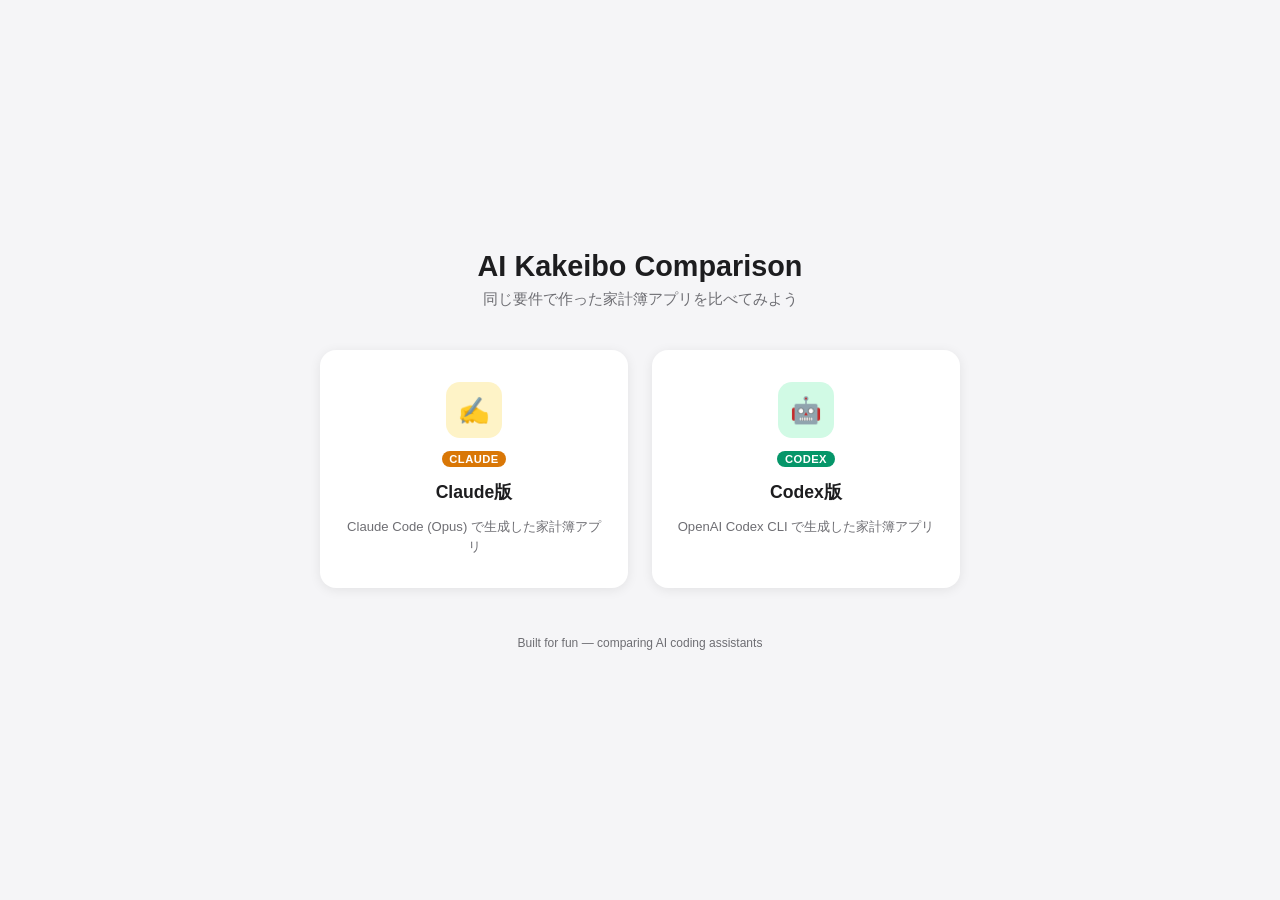
==== index.html @ 2c568ae3 "Initial deploy: portal + Claude/Codex kakeibo comparison Co-Authored-By: Claude Opus 4.6 <noreply@an" ====
<!DOCTYPE html>
<html lang="ja">
<head>
  <meta charset="UTF-8" />
  <meta name="viewport" content="width=device-width, initial-scale=1.0" />
  <title>AI Kakeibo Comparison</title>
  <style>
    *, *::before, *::after { box-sizing: border-box; margin: 0; padding: 0; }

    :root {
      --bg: #f5f5f7;
      --surface: #ffffff;
      --text: #1d1d1f;
      --text-sub: #6e6e73;
      --accent-claude: #d97706;
      --accent-codex: #059669;
      --shadow: 0 2px 12px rgba(0,0,0,0.08);
      --radius: 16px;
    }

    @media (prefers-color-scheme: dark) {
      :root {
        --bg: #1a1a1e;
        --surface: #2c2c30;
        --text: #f5f5f7;
        --text-sub: #a1a1a6;
        --shadow: 0 2px 12px rgba(0,0,0,0.3);
      }
    }

    body {
      font-family: -apple-system, BlinkMacSystemFont, "Segoe UI", Roboto, Helvetica, Arial, sans-serif;
      background: var(--bg);
      color: var(--text);
      min-height: 100dvh;
      display: flex;
      flex-direction: column;
      align-items: center;
      justify-content: center;
      padding: 2rem 1rem;
    }

    h1 {
      font-size: 1.8rem;
      font-weight: 700;
      margin-bottom: 0.4rem;
    }

    .subtitle {
      color: var(--text-sub);
      font-size: 0.95rem;
      margin-bottom: 2.5rem;
    }

    .cards {
      display: grid;
      grid-template-columns: 1fr 1fr;
      gap: 1.5rem;
      max-width: 640px;
      width: 100%;
    }

    @media (max-width: 500px) {
      .cards { grid-template-columns: 1fr; }
    }

    .card {
      background: var(--surface);
      border-radius: var(--radius);
      box-shadow: var(--shadow);
      padding: 2rem 1.5rem;
      text-decoration: none;
      color: var(--text);
      display: flex;
      flex-direction: column;
      align-items: center;
      gap: 0.8rem;
      transition: transform 0.15s ease, box-shadow 0.15s ease;
    }

    .card:hover {
      transform: translateY(-4px);
      box-shadow: 0 6px 20px rgba(0,0,0,0.12);
    }

    .card-icon {
      width: 56px;
      height: 56px;
      border-radius: 14px;
      display: flex;
      align-items: center;
      justify-content: center;
      font-size: 1.6rem;
    }

    .card--claude .card-icon { background: #fef3c7; }
    .card--codex .card-icon { background: #d1fae5; }

    @media (prefers-color-scheme: dark) {
      .card--claude .card-icon { background: #78350f; }
      .card--codex .card-icon { background: #064e3b; }
    }

    .card-title {
      font-size: 1.1rem;
      font-weight: 600;
    }

    .card-desc {
      font-size: 0.82rem;
      color: var(--text-sub);
      text-align: center;
      line-height: 1.5;
    }

    .badge {
      font-size: 0.7rem;
      font-weight: 600;
      padding: 0.2em 0.7em;
      border-radius: 999px;
      text-transform: uppercase;
      letter-spacing: 0.04em;
    }

    .card--claude .badge { background: var(--accent-claude); color: #fff; }
    .card--codex .badge { background: var(--accent-codex); color: #fff; }

    footer {
      margin-top: 3rem;
      font-size: 0.75rem;
      color: var(--text-sub);
    }
  </style>
</head>
<body>
  <h1>AI Kakeibo Comparison</h1>
  <p class="subtitle">同じ要件で作った家計簿アプリを比べてみよう</p>

  <div class="cards">
    <a href="claude-version/" class="card card--claude">
      <div class="card-icon">&#9997;</div>
      <span class="badge">Claude</span>
      <span class="card-title">Claude版</span>
      <span class="card-desc">Claude Code (Opus) で生成した家計簿アプリ</span>
    </a>

    <a href="codex-version/" class="card card--codex">
      <div class="card-icon">&#129302;</div>
      <span class="badge">Codex</span>
      <span class="card-title">Codex版</span>
      <span class="card-desc">OpenAI Codex CLI で生成した家計簿アプリ</span>
    </a>
  </div>

  <footer>Built for fun &mdash; comparing AI coding assistants</footer>
</body>
</html>
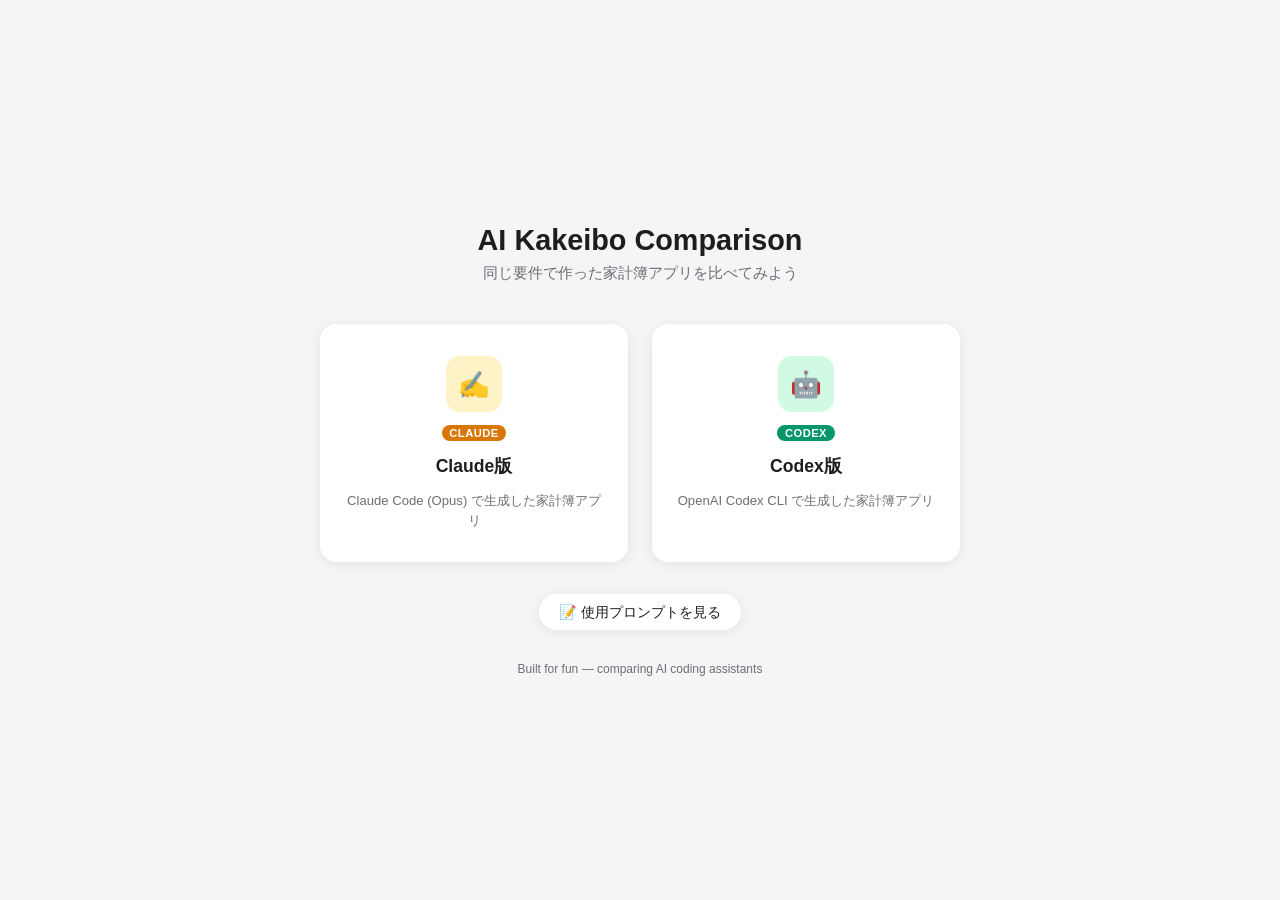
==== commit 2d9c584a: "Add prompts viewer page and link button on portal Co-Authored-By: Claude Opus 4.6 <noreply@anthropic" ====
--- a/index.html
+++ b/index.html
@@ -125,8 +125,27 @@
     .card--claude .badge { background: var(--accent-claude); color: #fff; }
     .card--codex .badge { background: var(--accent-codex); color: #fff; }
 
+    .prompt-link {
+      display: inline-block;
+      margin-top: 2rem;
+      padding: 0.6em 1.4em;
+      background: var(--surface);
+      color: var(--text);
+      text-decoration: none;
+      border-radius: 999px;
+      font-size: 0.88rem;
+      font-weight: 500;
+      box-shadow: var(--shadow);
+      transition: transform 0.15s ease, box-shadow 0.15s ease;
+    }
+
+    .prompt-link:hover {
+      transform: translateY(-2px);
+      box-shadow: 0 4px 16px rgba(0,0,0,0.12);
+    }
+
     footer {
-      margin-top: 3rem;
+      margin-top: 2rem;
       font-size: 0.75rem;
       color: var(--text-sub);
     }
@@ -152,6 +171,8 @@
     </a>
   </div>
 
+  <a href="prompts/" class="prompt-link">&#128221; 使用プロンプトを見る</a>
+
   <footer>Built for fun &mdash; comparing AI coding assistants</footer>
 </body>
 </html>
